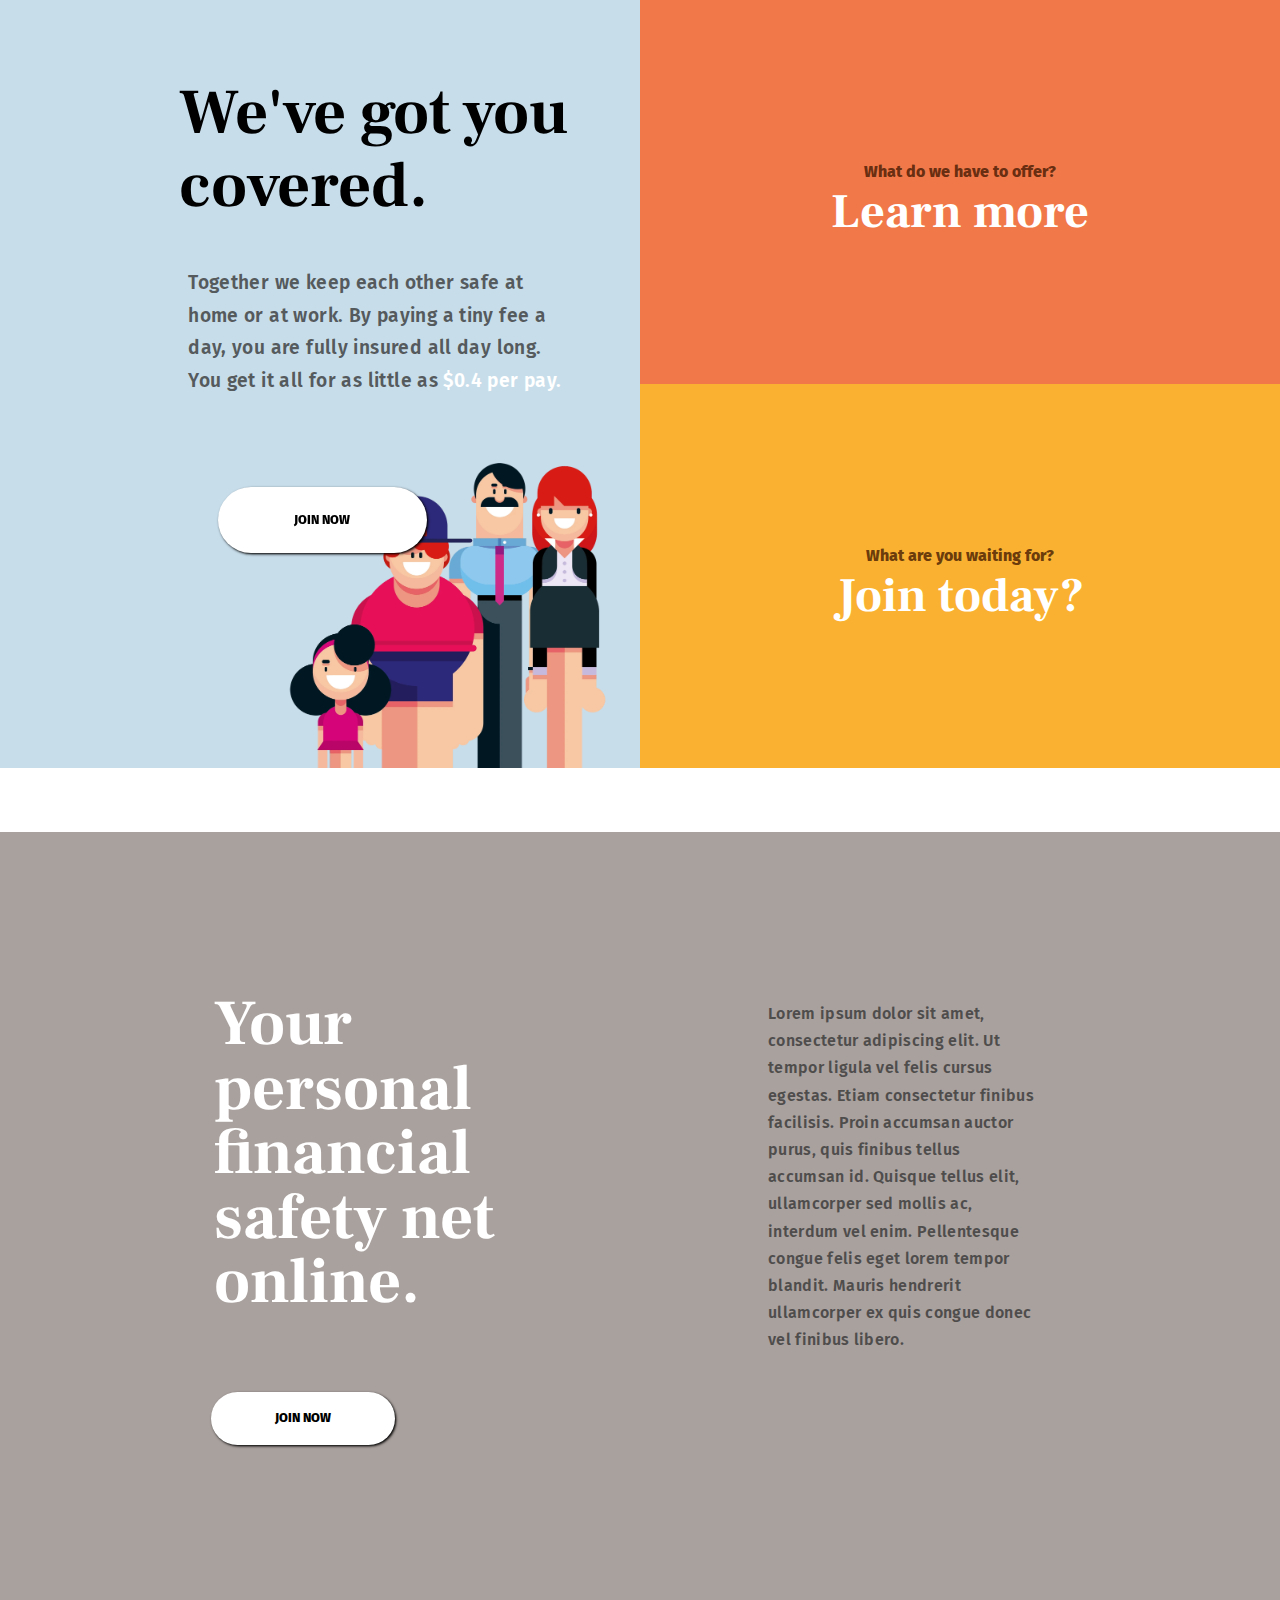
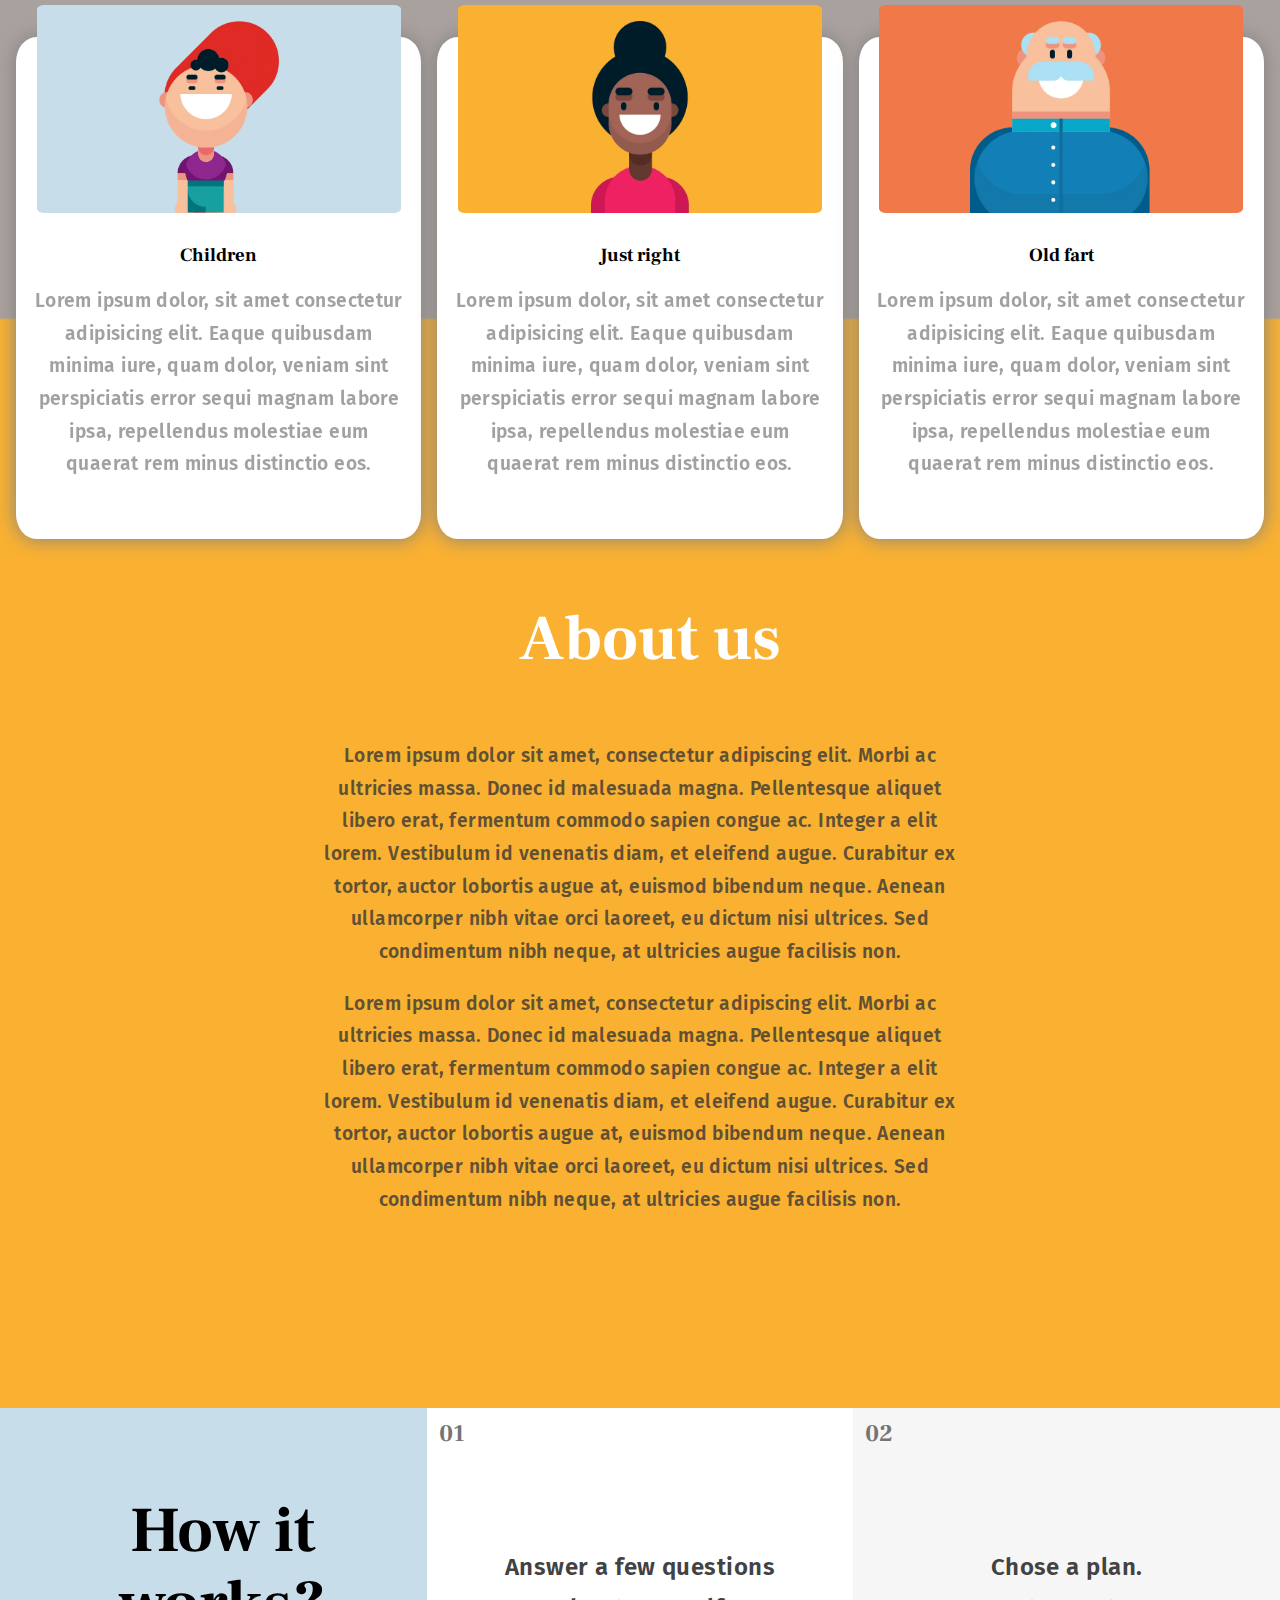
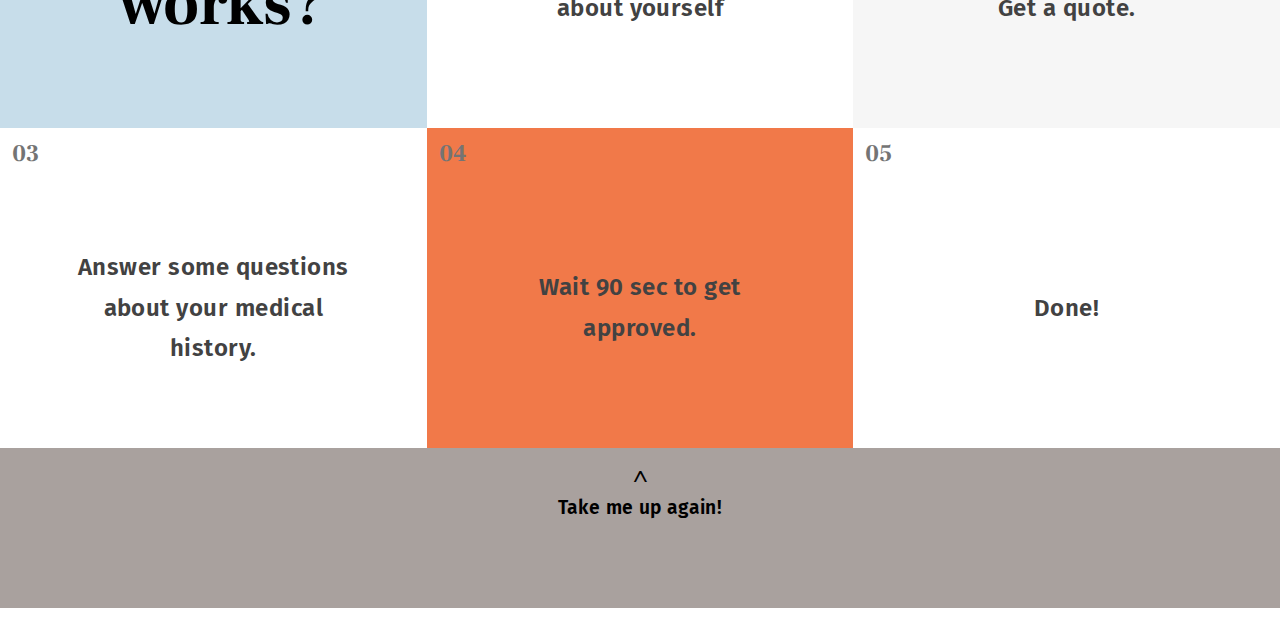
==== insurance-project-main/index.html @ d6868863 "Add files via upload" ====
<!DOCTYPE html>
<html lang="en">
  <head>
    <meta charset="UTF-8" />
    <meta http-equiv="X-UA-Compatible" content="IE=edge" />
    <meta name="viewport" content="width=device-width, initial-scale=1.0" />
    <meta
      name="description"
      content="We are an insurance company focusing on low fees and full insurance." />
    <meta
      name="Keywords"
      content="Insurance, project, Insurance project, fully insured, funding, financial safety, San Francisco, California, USA, Children, Elderly people, business plan" />
    <title>Insurance project</title>
    <link rel="icon" type="image/x-icon" href="assets/images/favicon.ico" />

    <link rel="stylesheet" href="assets/stylesheet/normalize.min.css" />

    <link rel="preconnect" href="https://fonts.googleapis.com" />
    <link rel="preconnect" href="https://fonts.gstatic.com" crossorigin />
    <link
      href="https://fonts.googleapis.com/css2?family=Fira+Sans:wght@300;500;600;800&family=Frank+Ruhl+Libre:wght@500&display=swap"
      rel="stylesheet" />

    <link rel="stylesheet" href="assets/stylesheet/main.css" />
  </head>
  <body itemscope itemtype="https://schema.org/WebPage" itemprop="WebPage">
    <header class="page-header">
      <div
        class="header-wrapper"
        itemscope
        itemtype="https://schema.org/InsuranceAgency">
        <section class="header-container">
          <h1 class="headline">We've got you covered.</h1>
          <p class="subheadline">
            Together we keep each other safe at home or at work. By paying a
            tiny fee a day, you are fully insured all day long. You get it all
            for as little as <span>$0.4 per pay.</span>
          </p>

          <button class="join-btn" name="join now">
            <a href="Contact.html"> JOIN NOW
          </button>

          <img
            class="img-family"
            src="assets/images/family.webp"
            alt="family" />
        </section>
        <section class="header-container">
          <div class="header-subcontainer subcontainer-orange">
            <a class="subcontainer-link" href="#">
              <p class="subcontainer-paragraf">What do we have to offer?</p>
              <h2 class="subcontainer-headline">Learn more</h2>
            </a>
          </div>
          <div class="header-subcontainer subcontainer-yellow">
            <a class="subcontainer-link" href="Contact.html">
              <p class="subcontainer-paragraf">What are you waiting for?</p>
              <h2 class="subcontainer-headline">Join today?</h2>
            </a>
          </div>
        </section>
      </div>
      <nav class="page-nav">
        <ul
          class="nav-list"
          itemscope
          itemtype="https://schema.org/SiteNavigationElement">
          <li itemprop="itemListElement" class="list-item">
            <a href="#">Home</a>
          </li>
          <li itemprop="itemListElement" class="list-item">
            <a href="#">Our offer</a>
          </li>
          <li itemprop="itemListElement" class="list-item">
            <a href="#">Why us</a>
          </li>
          <li itemprop="itemListElement" class="list-item">
            <a href="Contact.html">Contact</a>
          </li>
        </ul>
      </nav>
    </header>
    <main class="page-wrapper">
      <section class="page-info">
        <header class="info-header">
          <div class="info-container">
            <h2 class="headline info-title">
              Your personal financial safety net online.
            </h2>
            <button class="info-join-btn">
              <a href="Contact.html">JOIN NOW</a>
            </button>
          </div>
          <p class="subheadline info-text">
            Lorem ipsum dolor sit amet, consectetur adipiscing elit. Ut tempor
            ligula vel felis cursus egestas. Etiam consectetur finibus
            facilisis. Proin accumsan auctor purus, quis finibus tellus accumsan
            id. Quisque tellus elit, ullamcorper sed mollis ac, interdum vel
            enim. Pellentesque congue felis eget lorem tempor blandit. Mauris
            hendrerit ullamcorper ex quis congue donec vel finibus libero.
          </p>
        </header>
        <div class="page-cards">
          <div class="card">
            <div class="card-img-container">
              <img
                class="card-img"
                src="assets/images/child.webp"
                alt="child" />
            </div>
            <h3 class="card-title">Children</h3>
            <p class="subheadline card-text" itemprop="review">
              Lorem ipsum dolor, sit amet consectetur adipisicing elit. Eaque
              quibusdam minima iure, quam dolor, veniam sint perspiciatis error
              sequi magnam labore ipsa, repellendus molestiae eum quaerat rem
              minus distinctio eos.
            </p>
          </div>
          <div class="card">
            <div class="card-img-container">
              <img
                class="card-img"
                src="assets/images/adult.webp"
                alt="woman" />
            </div>
            <h3 class="card-title">Just right</h3>
            <p class="subheadline card-text" itemprop="review">
              Lorem ipsum dolor, sit amet consectetur adipisicing elit. Eaque
              quibusdam minima iure, quam dolor, veniam sint perspiciatis error
              sequi magnam labore ipsa, repellendus molestiae eum quaerat rem
              minus distinctio eos.
            </p>
          </div>
          <div class="card">
            <div class="card-img-container">
              <img
                class="card-img"
                src="assets/images/old.webp"
                alt="old man" />
            </div>
            <h3 class="card-title">Old fart</h3>
            <p class="subheadline card-text" itemprop="review">
              Lorem ipsum dolor, sit amet consectetur adipisicing elit. Eaque
              quibusdam minima iure, quam dolor, veniam sint perspiciatis error
              sequi magnam labore ipsa, repellendus molestiae eum quaerat rem
              minus distinctio eos.
            </p>
          </div>
        </div>
        <article
          class="page-about-us"
          itemscope
          itemtype="https://schema.org/AboutPage"
          itemprop="AboutPage">
          <h2 class="about-title headline">About us</h2>
          <p class="subheadline">
            Lorem ipsum dolor sit amet, consectetur adipiscing elit. Morbi ac
            ultricies massa. Donec id malesuada magna. Pellentesque aliquet
            libero erat, fermentum commodo sapien congue ac. Integer a elit
            lorem. Vestibulum id venenatis diam, et eleifend augue. Curabitur ex
            tortor, auctor lobortis augue at, euismod bibendum neque. Aenean
            ullamcorper nibh vitae orci laoreet, eu dictum nisi ultrices. Sed
            condimentum nibh neque, at ultricies augue facilisis non.
          </p>
          <p class="subheadline">
            Lorem ipsum dolor sit amet, consectetur adipiscing elit. Morbi ac
            ultricies massa. Donec id malesuada magna. Pellentesque aliquet
            libero erat, fermentum commodo sapien congue ac. Integer a elit
            lorem. Vestibulum id venenatis diam, et eleifend augue. Curabitur ex
            tortor, auctor lobortis augue at, euismod bibendum neque. Aenean
            ullamcorper nibh vitae orci laoreet, eu dictum nisi ultrices. Sed
            condimentum nibh neque, at ultricies augue facilisis non.
          </p>
        </article>
      </section>

      <section class="page-boxes">
        <div class="box">
          <h1 class="headline box-title">How it works?</h1>
        </div>

        <div class="box">
          <h2 class="box-title">01</h2>
          <p class="subheadline box-text">
            Answer a few questions about yourself
          </p>
        </div>

        <div class="box">
          <h2 class="box-title">02</h2>
          <p class="subheadline box-text">Chose a plan.</p>
          <p class="subheadline box-text">Get a quote.</p>
        </div>

        <div class="box">
          <h2 class="box-title">03</h2>
          <p class="subheadline box-text">
            Answer some questions about your medical history.
          </p>
        </div>

        <div class="box">
          <h2 class="box-title">04</h2>
          <p class="subheadline box-text">Wait 90 sec to get approved.</p>
        </div>

        <div class="box">
          <h2 class="box-title">05</h2>
          <p class="subheadline box-text">Done!</p>
        </div>
      </section>
      <footer class="page-footer">
        <button class="take-me-up" onclick="scrolling()">
          <p>^</p>
          <p class="subheadline">Take me up again!</p>
        </button>
        <script src="assets/scripts/scrollTop.js"></script>
      </footer>
    </main>
  </body>
</html>
---- insurance-project-main/assets/stylesheet/main.css ----
.page-wrapper {
  width: 100%;
}

.page-info {
  display: flex;
  flex-wrap: wrap;
  text-align: left;
}
.page-info .info-header .info-title {
  margin: 0.8em auto 0.8em 0.05em;
  line-height: 1.7ch;
}
.page-info .info-header .info-text {
  margin: 0.5em 0.7em;
}
.page-info .info-header .info-join-btn {
  display: none;
}
.page-info .info-header .info-join-btn a {
  text-decoration: none;
  color: black;
}
.page-info .info-header .info-title {
  color: #fff;
}

.page-about-us,
.page-cards,
.info-header {
  flex: 0 0 100%;
}

.page-about-us {
  background-color: #FAB131;
  -webkit-animation-name: fade-in-top;
          animation-name: fade-in-top;
  -webkit-animation-duration: 3s;
          animation-duration: 3s;
}

.page-cards,
.info-header {
  background-color: #A9A19E;
}

.page-cards {
  width: 100%;
}

.card {
  display: flex;
  flex-wrap: wrap;
  margin: 5em auto;
  background-color: #fff;
  width: 75%;
  border-radius: 5%;
  box-shadow: 0 0 20px grey;
  text-align: center;
}
.card .card-img-container {
  width: 90%;
  height: 10em;
  margin: -2em auto 2em auto;
  border-radius: 2%;
  background-color: #FAB131;
  overflow: hidden;
}
.card .card-img-container .card-img {
  display: block;
  background-color: transparent;
  width: 40%;
  padding-top: 0.5em;
  margin: auto auto -2em auto;
}
.card .card-title {
  margin: 1em auto;
}
.card .card-text {
  margin: 0 2em 2em 2em;
  opacity: 0.6;
}

.card:nth-child(1) .card-img-container {
  background-color: #C7DDEA;
}

.card:nth-child(3) .card-img-container {
  background-color: #F17949;
}

.page-about-us {
  text-align: center;
}
.page-about-us .about-title {
  margin-top: 0.8em;
  color: #fff;
}
.page-about-us .subheadline {
  margin: 2em;
}
.page-about-us .subheadline:last-child {
  margin-bottom: 5em;
}

.page-boxes {
  display: flex;
  flex-wrap: wrap;
}
.page-boxes .box {
  display: flex;
  flex: 0 0 100%;
  flex-direction: column;
  align-items: center;
  height: 9em;
}
.page-boxes .box .box-text {
  text-align: center;
  margin: 1em auto 2em auto;
  width: 70%;
  color: rgb(66, 66, 66);
}
.page-boxes .box:first-child {
  background-color: #C7DDEA;
}
.page-boxes .box:first-child .box-title {
  text-align: center;
  margin: auto 0;
  width: 50%;
}
.page-boxes .box:not(:first-child) .box-title {
  align-self: flex-start;
  margin: 0.5em auto 0 0.5em;
  color: #747474;
}
.page-boxes .box:nth-child(3) {
  background-color: #f6f6f6;
}
.page-boxes .box:nth-child(3) .box-text:nth-child(2) {
  margin-bottom: 0;
}
.page-boxes .box:nth-child(3) .box-text:last-child {
  margin-top: 0;
}
.page-boxes .box:nth-child(5) {
  background-color: #F17949;
}

.page-footer {
  background-color: #A9A19E;
  height: 10em;
  margin-bottom: 2em;
}
.page-footer .take-me-up {
  display: none;
}

@media screen and (min-width: 768px) {
  .page-wrapper {
    width: 100%;
  }
  .page-wrapper .page-info {
    background-image: linear-gradient(to bottom, #A9A19E 0%, #A9A19E 49.9%, #FAB131 50%, #FAB131 100%);
    width: 100%;
    margin: 0 auto;
    display: flex;
    align-items: center;
  }
  .page-wrapper .page-info .info-header {
    background-color: transparent;
    display: flex;
    width: 100%;
    margin: 5em auto 0 auto;
    -webkit-animation-name: fade-in;
            animation-name: fade-in;
    -webkit-animation-duration: 3s;
            animation-duration: 3s;
  }
  .page-wrapper .page-info .info-header .info-container {
    margin: 5em auto 2em 15%;
    flex: 0 0 30%;
  }
  .page-wrapper .page-info .info-header .info-container .info-title {
    width: 100%;
    margin-top: 0;
  }
  .page-wrapper .page-info .info-header .info-container .info-join-btn {
    display: block;
    width: -webkit-fit-content;
    width: -moz-fit-content;
    width: fit-content;
    background-color: #fff;
    margin: 6em 0 0 1.5em;
    padding: 1.5em 5em;
    border-radius: 9999px;
    box-shadow: 0.1em 0.1em 0.2em;
    border: none;
    font-size: 0.8rem;
    font-family: "Fira Sans", sans-serif;
    font-weight: 800;
    transition: ease-out 0.5s;
  }
  .page-wrapper .page-info .info-header .info-container .info-join-btn:hover {
    background-color: #FAB131;
    scale: 1.2;
  }
  .page-wrapper .page-info .info-header .info-text {
    flex: 0 0 21%;
    font-size: 1rem;
    margin: 5.5em 18% 2em auto;
    height: 278px;
  }
  .page-wrapper .page-info .page-cards {
    background-color: transparent;
    display: flex;
    justify-content: center;
    align-items: center;
    margin-top: 10em;
  }
  .page-wrapper .page-info .page-cards .card {
    flex: 0 0 25%;
    width: 33%;
    height: -webkit-fit-content;
    height: -moz-fit-content;
    height: fit-content;
    align-self: center;
    margin: 0em 0.5em;
    -webkit-animation-name: fade-in;
            animation-name: fade-in;
    -webkit-animation-duration: 4s;
            animation-duration: 4s;
  }
  .page-wrapper .page-info .page-cards .card .card-img-container {
    height: 13em;
  }
  .page-wrapper .page-info .page-cards .card .card-img-container .card-img {
    padding: 1em 0 0 0;
    width: 33%;
  }
  .page-wrapper .page-info .page-cards .card .card-title {
    margin: 0 auto 1em auto;
  }
  .page-wrapper .page-info .page-cards .card .card-text {
    margin: 0 auto 3em auto;
  }
  .page-wrapper .page-info .page-cards .card:nth-child(3) .card-img-container .card-img {
    width: 50%;
  }
  .page-wrapper .page-info .page-about-us {
    display: block;
    width: 100%;
    background-color: transparent;
    margin: 0 auto;
  }
  .page-wrapper .page-info .page-about-us * {
    margin: 1em auto;
  }
  .page-wrapper .page-info .page-about-us .subheadline {
    width: 50%;
  }
  .page-wrapper .page-info .page-about-us .subheadline:last-child {
    margin-bottom: 10em;
  }
  .page-wrapper .page-boxes .box {
    flex: 1 0 33%;
    height: 20em;
  }
  .page-wrapper .page-boxes .box .box-text {
    font-size: 1.5rem;
    margin: auto 0;
  }
  .page-wrapper .page-footer .take-me-up {
    border: none;
    width: 100%;
    height: 100%;
    background-color: transparent;
    display: flex;
    justify-content: center;
    flex-wrap: wrap;
    align-items: center;
  }
  .page-wrapper .page-footer .take-me-up p:first-child {
    font-size: 2rem;
    flex: 0 0 100%;
    margin: 0 0 -1em 0;
  }
  .page-wrapper .page-footer .take-me-up p {
    color: black;
    line-height: 1ch;
    margin: 0 0 4em 0;
  }
  .page-wrapper .page-footer:hover {
    background-color: grey;
  }
}
.contact-page-content {
  background-color: #A9A19E;
  padding-bottom: 1em;
  width: 100%;
}
.contact-page-content .headline {
  color: #fff;
  padding-top: 0.5em;
  margin-bottom: 0.5em;
}
.contact-page-content .headline:first-child {
  -webkit-animation-name: fade-in;
          animation-name: fade-in;
  -webkit-animation-duration: 1.5s;
          animation-duration: 1.5s;
}
.contact-page-content .page-form {
  display: flex;
  margin: 0 auto;
  flex-wrap: wrap;
  width: 90%;
  padding-bottom: 6em;
  -webkit-animation-name: fade-in;
          animation-name: fade-in;
  -webkit-animation-duration: 2s;
          animation-duration: 2s;
}
.contact-page-content .page-form .form-label {
  color: #e6e6e6;
  margin: 0.5em auto 0.5em 0.5em;
  text-transform: uppercase;
  border-bottom: 1px solid #e6e6e6;
}
.contact-page-content .page-form .form-input {
  width: 100%;
  padding: 0.5em;
}
.contact-page-content .page-form .form-input:last-child {
  resize: none;
}
.contact-page-content .page-form .form-btn {
  padding: 1em 2em;
  border-radius: 20em;
  border: none;
  box-shadow: 0 0 10px grey;
  margin: 2em 0 2em auto;
  cursor: pointer;
  outline: none;
  transition: ease-out 0.5s;
}
.contact-page-content .page-form .form-btn:hover {
  background-color: #FAB131;
  color: black;
  scale: 1.2;
}
.contact-page-content .visit-card {
  position: relative;
  background-color: #FAB131;
  color: #fff;
  padding-bottom: 3em;
  margin: -6em auto 0 auto;
  width: 90%;
  z-index: 5;
  -webkit-animation-name: fade-in;
          animation-name: fade-in;
  -webkit-animation-duration: 2.5s;
          animation-duration: 2.5s;
}
.contact-page-content .visit-card .headline {
  width: 100%;
  font-size: 2.8rem;
}
.contact-page-content .visit-card .card-text {
  margin: 1em auto 1em 1em;
}
.contact-page-content .visit-card .card-text:nth-child(2) {
  margin-top: -1em;
}
.contact-page-content .map-image {
  position: relative;
  margin: -6em auto 0 auto;
  width: 100%;
  height: 25em;
  border: none;
  -webkit-animation-name: fade-in;
          animation-name: fade-in;
  -webkit-animation-duration: 2.5s;
          animation-duration: 2.5s;
}
.contact-page-content .map-btn {
  display: block;
  padding: 1em 2em;
  border-radius: 20em;
  border: none;
  box-shadow: 0 0 5px grey;
  margin: 2em auto 2em auto;
  cursor: pointer;
  outline: none;
  transition: ease-out 0.5s;
}
.contact-page-content .map-btn:hover {
  background-color: #FAB131;
  color: black;
  scale: 1.2;
}
.contact-page-content .form-btn:active {
  box-shadow: 0 0 0 2px;
}

@media screen and (min-width: 768px) {
  .contact-page-content {
    display: flex;
    flex-wrap: wrap;
    justify-content: space-around;
    padding-top: 8em;
  }
  .contact-page-content .headline {
    flex: 0 0 30%;
    margin: 0;
  }
  .contact-page-content .page-form {
    flex: 0 0 30%;
    margin: 0 10em 0 0;
  }
  .contact-page-content .page-form .form-input:nth-child(4) {
    height: 12em;
  }
  .contact-page-content div {
    width: 100%;
  }
  .contact-page-content div .visit-card {
    margin: 0 0 0 4em;
    width: -webkit-fit-content;
    width: -moz-fit-content;
    width: fit-content;
    padding: 1.5em 1.5em 5em 1.5em;
  }
  .contact-page-content div .visit-card .headline,
.contact-page-content div .visit-card .card-text {
    margin: 0;
    padding: 0;
    line-height: 3ch;
  }
  .contact-page-content div .map-image {
    margin: -18em 0 0 0;
    height: 30em;
  }
}
.page-header {
  background-color: #C7DDEA;
}

.header-wrapper {
  margin-top: -2em;
  padding-top: 5em;
}

.header-container:first-child {
  -webkit-animation-name: fade-in;
          animation-name: fade-in;
  -webkit-animation-duration: 1s;
          animation-duration: 1s;
}

.header-subcontainer:first-child .subcontainer-link {
  -webkit-animation-name: fade-in;
          animation-name: fade-in;
  -webkit-animation-duration: 2s;
          animation-duration: 2s;
}

.header-subcontainer:last-child .subcontainer-link {
  -webkit-animation-name: fade-in;
          animation-name: fade-in;
  -webkit-animation-duration: 3s;
          animation-duration: 3s;
}

@-webkit-keyframes fade-in {
  0% {
    opacity: 0;
  }
  50% {
    opacity: 0;
    transform: translateX(-75px);
  }
  100% {
    opacity: 1;
    transform: translateX(0px);
  }
}

@keyframes fade-in {
  0% {
    opacity: 0;
  }
  50% {
    opacity: 0;
    transform: translateX(-75px);
  }
  100% {
    opacity: 1;
    transform: translateX(0px);
  }
}
@-webkit-keyframes fade-in-top {
  0% {
    opacity: 0;
  }
  50% {
    opacity: 0;
    transform: translateY(-75px);
  }
  100% {
    opacity: 1;
    transform: translateX(0px);
  }
}
@keyframes fade-in-top {
  0% {
    opacity: 0;
  }
  50% {
    opacity: 0;
    transform: translateY(-75px);
  }
  100% {
    opacity: 1;
    transform: translateX(0px);
  }
}
.join-btn {
  margin: 4em 0em 0em 0.67em;
  background-color: #fff;
  padding: 1em 3em;
  border-radius: 9999px;
  box-shadow: 0.1em 0.1em 0.2em;
  border: none;
  transition: ease-out 0.5s;
  outline: none;
}

.join-btn a {
  text-decoration: none;
  color: black;
}

.join-btn:hover {
  background-color: #FAB131;
  scale: 1.1;
}

.img-family {
  margin-top: 3em;
  margin-bottom: -0.3em;
  width: 100%;
}

.header-subcontainer {
  display: flex;
  text-align: center;
  align-items: center;
  justify-content: center;
  height: 20em;
  flex-direction: column;
  line-height: 2.5em;
}

.subcontainer-link {
  text-decoration: none;
}

.subcontainer-orange {
  background-color: #F17949;
}

.subcontainer-yellow {
  background-color: #FAB131;
}

.nav-list .list-item:nth-child(1) a,
.nav-list .list-item:nth-child(2) a,
.nav-list .list-item:nth-child(3) a,
.nav-list .list-item:nth-child(4) a {
  opacity: 0;
  -webkit-animation-name: pop-up;
          animation-name: pop-up;
  -webkit-animation-direction: normal;
          animation-direction: normal;
  -webkit-animation-fill-mode: forwards;
          animation-fill-mode: forwards;
  -webkit-animation-duration: 1s;
          animation-duration: 1s;
}
.nav-list .list-item:nth-child(2) a {
  -webkit-animation-delay: 0.25s;
          animation-delay: 0.25s;
}
.nav-list .list-item:nth-child(3) a {
  -webkit-animation-delay: 0.75s;
          animation-delay: 0.75s;
}
.nav-list .list-item:nth-child(4) a {
  -webkit-animation-delay: 1s;
          animation-delay: 1s;
}
@-webkit-keyframes pop-up {
  from {
    opacity: 0;
    transform: translateY(10px);
  }
  to {
    opacity: 1;
    transform: translateY(0);
  }
}
@keyframes pop-up {
  from {
    opacity: 0;
    transform: translateY(10px);
  }
  to {
    opacity: 1;
    transform: translateY(0);
  }
}

.page-nav {
  position: relative;
}
.page-nav .nav-list {
  position: fixed;
  bottom: 0;
  z-index: 10;
  display: grid;
  grid-template-columns: 1fr 1fr 1fr 1fr;
  text-align: center;
  width: 100%;
  list-style: none;
}
.page-nav .nav-list .list-item {
  font-family: "Fira Sans", sans-serif;
  font-weight: 600;
  color: rgb(107, 107, 107);
  display: flex;
  background-color: #fff;
  height: 4em;
  vertical-align: middle;
}
.page-nav .nav-list .list-item a {
  text-decoration: none;
  margin: auto;
  color: rgb(107, 107, 107);
}
.page-nav .nav-list .list-item:hover {
  background-color: rgb(231, 231, 231);
  transition: ease-out 0.3s;
}
.page-nav .nav-list .list-item:active {
  background-color: lightgrey;
  color: black;
}

.contact-page-header {
  background-color: #C7DDEA;
}

.page-header-main {
  position: relative;
  padding-top: 2em;
  display: flex;
  height: 20em;
  -webkit-animation-name: fade-in;
          animation-name: fade-in;
  -webkit-animation-duration: 1s;
          animation-duration: 1s;
}
.page-header-main .contact-headline {
  font-size: 3rem;
  width: 4em;
  margin-top: 1.5em;
  margin-left: 0em;
}
.page-header-main .header-img {
  right: 0;
  position: absolute;
  margin-right: 0.3em;
}

.contact-page-nav .nav-list {
  display: grid;
  grid-template-columns: 1fr 1fr;
  text-align: center;
  list-style: none;
}
.contact-page-nav .nav-list .list-item {
  display: flex;
  justify-content: center;
  align-items: center;
  font-family: "Fira Sans", sans-serif;
  font-weight: 600;
  color: rgb(107, 107, 107);
  background-color: #fff;
  height: 4em;
  vertical-align: middle;
}
.contact-page-nav .nav-list .list-item a {
  text-decoration: none;
  color: rgb(107, 107, 107);
}
.contact-page-nav .nav-list .list-item:active {
  background-color: lightgrey;
  color: black;
}

@media screen and (min-width: 768px) {
  .page-header .header-wrapper {
    display: flex;
    padding: 0;
  }
  .page-header .header-wrapper .header-container {
    position: relative;
    flex: 0 0 50%;
    padding-top: 2em;
    overflow: hidden;
  }
  .page-header .header-wrapper .header-container .img-family {
    position: absolute;
    width: 50%;
    right: 2em;
    bottom: 0.2em;
  }
  .page-header .page-nav {
    position: -webkit-sticky;
    position: sticky;
    display: flex;
    top: 10px;
    width: 100%;
    background-color: #fff;
  }
  .page-header .page-nav .nav-list {
    position: static;
    display: flex;
    justify-content: center;
  }
  .page-header .page-nav .nav-list .list-item {
    width: 15%;
  }
  .headline {
    margin-top: 1.2em;
    margin-left: 2.5em;
    width: 10em;
  }
  .subheadline {
    width: 19.5em;
    margin-left: 9em;
    word-wrap: break-word;
  }
  .join-btn {
    position: relative;
    margin: 7em 1em 0em 17em;
    background-color: #fff;
    padding: 2em 6em;
    border-radius: 9999px;
    box-shadow: 0.1em 0.1em 0.2em;
    border: none;
    z-index: 5;
  }
  .header-subcontainer {
    height: 24em;
  }
  .contact-page-header {
    padding: 5em 0 0 0;
  }
  .page-header-main {
    display: flex;
    width: 100%;
    justify-content: center;
    align-items: center;
    text-align: center;
    padding-top: 0em;
    margin-left: 8em;
  }
  .page-header-main .contact-headline {
    margin-top: 0;
    flex: 0 1 35%;
  }
  .page-header-main .header-img {
    position: static;
    flex: 0 0 10%;
    margin-left: 5em;
  }
  .contact-page-nav {
    width: 100%;
    background-color: #fff;
    display: flex;
    flex-wrap: wrap;
    justify-content: center;
  }
  .contact-page-nav .nav-list {
    width: 80%;
    display: flex;
    flex-wrap: wrap;
    justify-content: center;
  }
  .contact-page-nav .nav-list .list-item {
    font-weight: 600;
    flex: 0 0 20%;
  }
  .contact-page-nav .nav-list .list-item:hover {
    background-color: rgb(231, 231, 231);
    transition: ease-out 0.3s;
  }
}
.headline {
  font-size: 3rem;
  padding: 0 0em 0 0.3em;
}

.subheadline {
  padding: 0 0.8em 0 0.8em;
  font-size: 0.85rem;
  letter-spacing: 0.02em;
  line-height: 1.7em;
  font-family: "Fira Sans", sans-serif;
  color: rgba(54, 54, 54, 0.781);
}

.subheadline span {
  color: #fff;
}

.join-btn {
  font-size: 0.8rem;
  font-family: "Fira Sans", sans-serif;
  font-weight: 800;
}

.subcontainer-paragraf {
  font-family: "Fira Sans", sans-serif;
  font-weight: 800;
  font-size: 0.8rem;
  color: rgba(61, 22, 0, 0.767);
}

.subcontainer-headline {
  font-size: 3rem;
  color: #fff;
}

.contact-headline {
  font-size: 3.5rem;
  margin-top: 1.5em;
  font-weight: 800;
  width: 4em;
  padding: 0 0em 0 0.3em;
}

@media screen and (min-width: 768px) {
  .headline {
    font-size: 4rem;
    padding: 0 0em 0 0.3em;
  }
  .subheadline {
    padding: 0 0.8em 0 0.8em;
    font-size: 1.2em;
    letter-spacing: 0.02em;
    line-height: 1.7em;
    font-family: "Fira Sans", sans-serif;
    font-weight: 600;
    color: rgba(54, 54, 54, 0.781);
  }
  .subcontainer-paragraf {
    font-size: 1rem;
  }
}
* {
  margin: 0;
  padding: 0;
}

html {
  scroll-behavior: smooth;
}

body {
  display: block;
  width: 100vw;
  max-width: 1600px;
  margin: 0 auto;
  font-family: "Fira Sans", sans-serif;
  font-family: "Frank Ruhl Libre", serif;
}/*# sourceMappingURL=main.css.map */
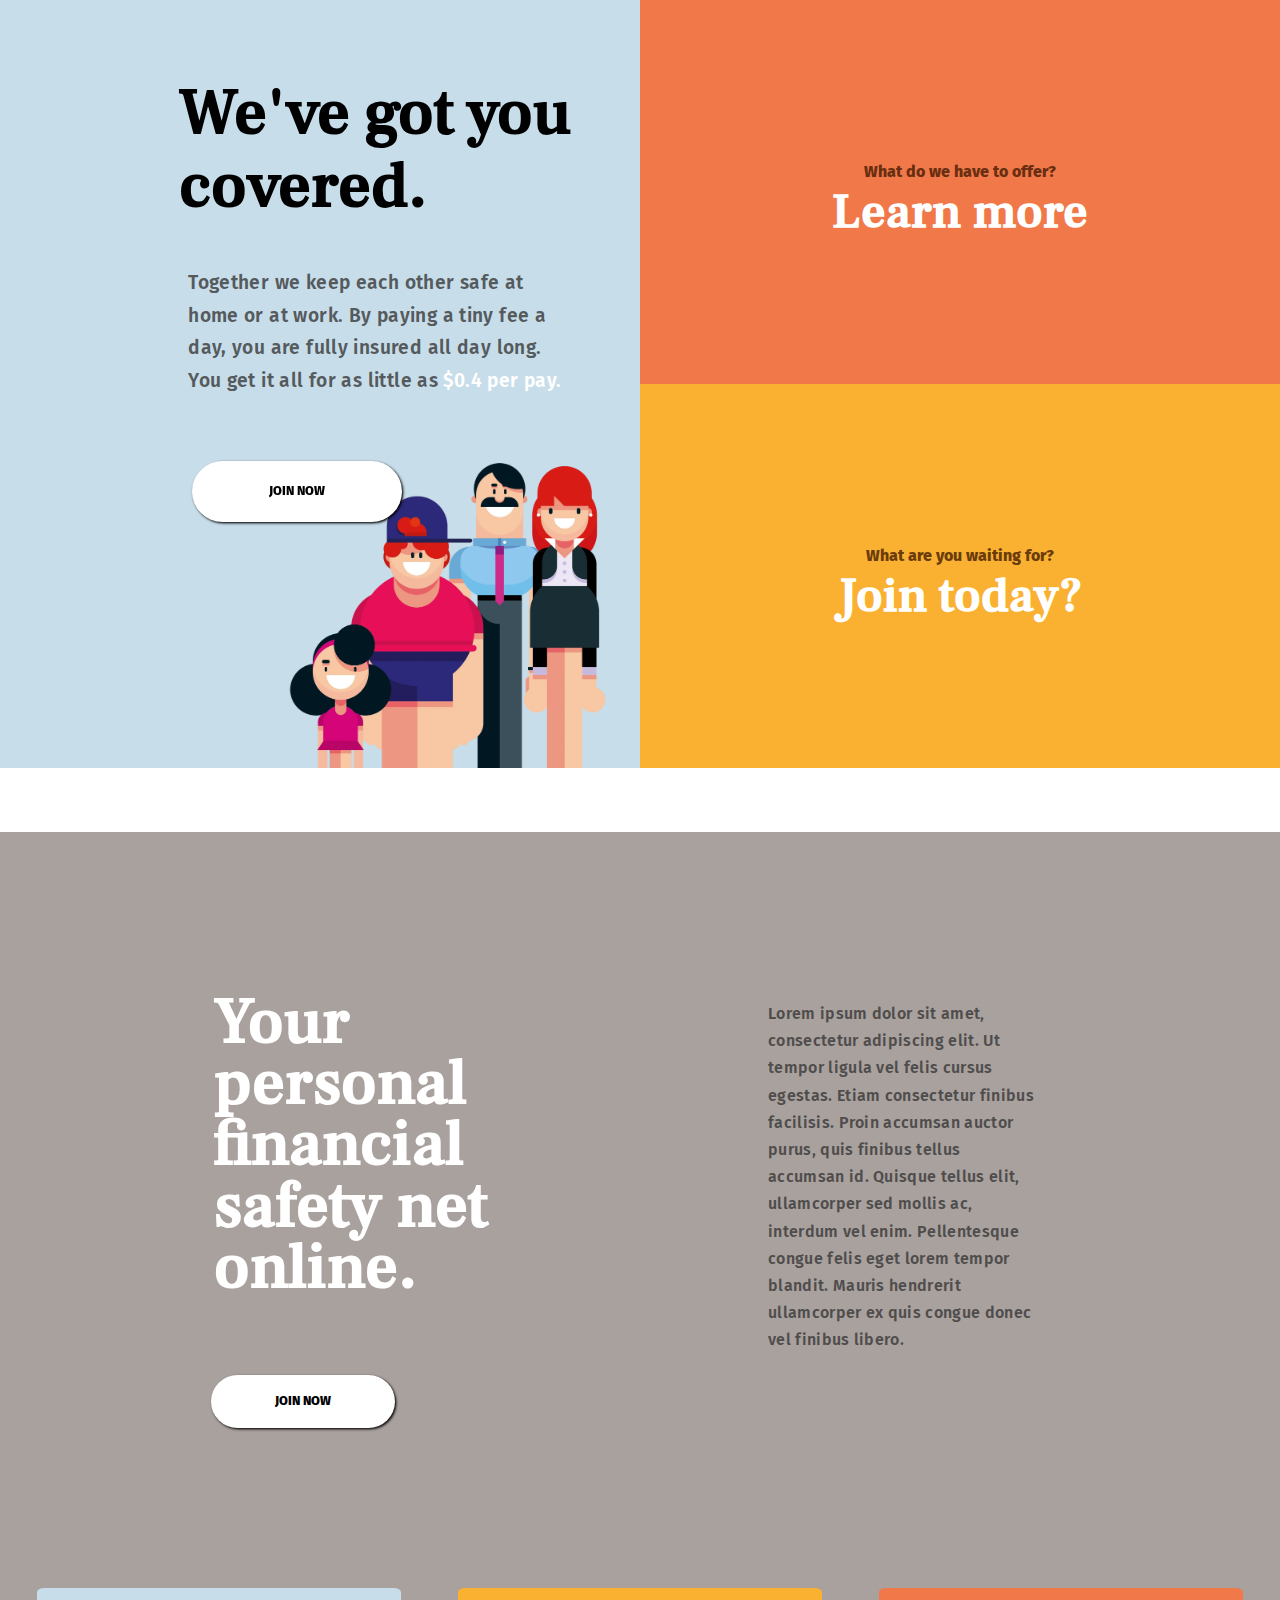
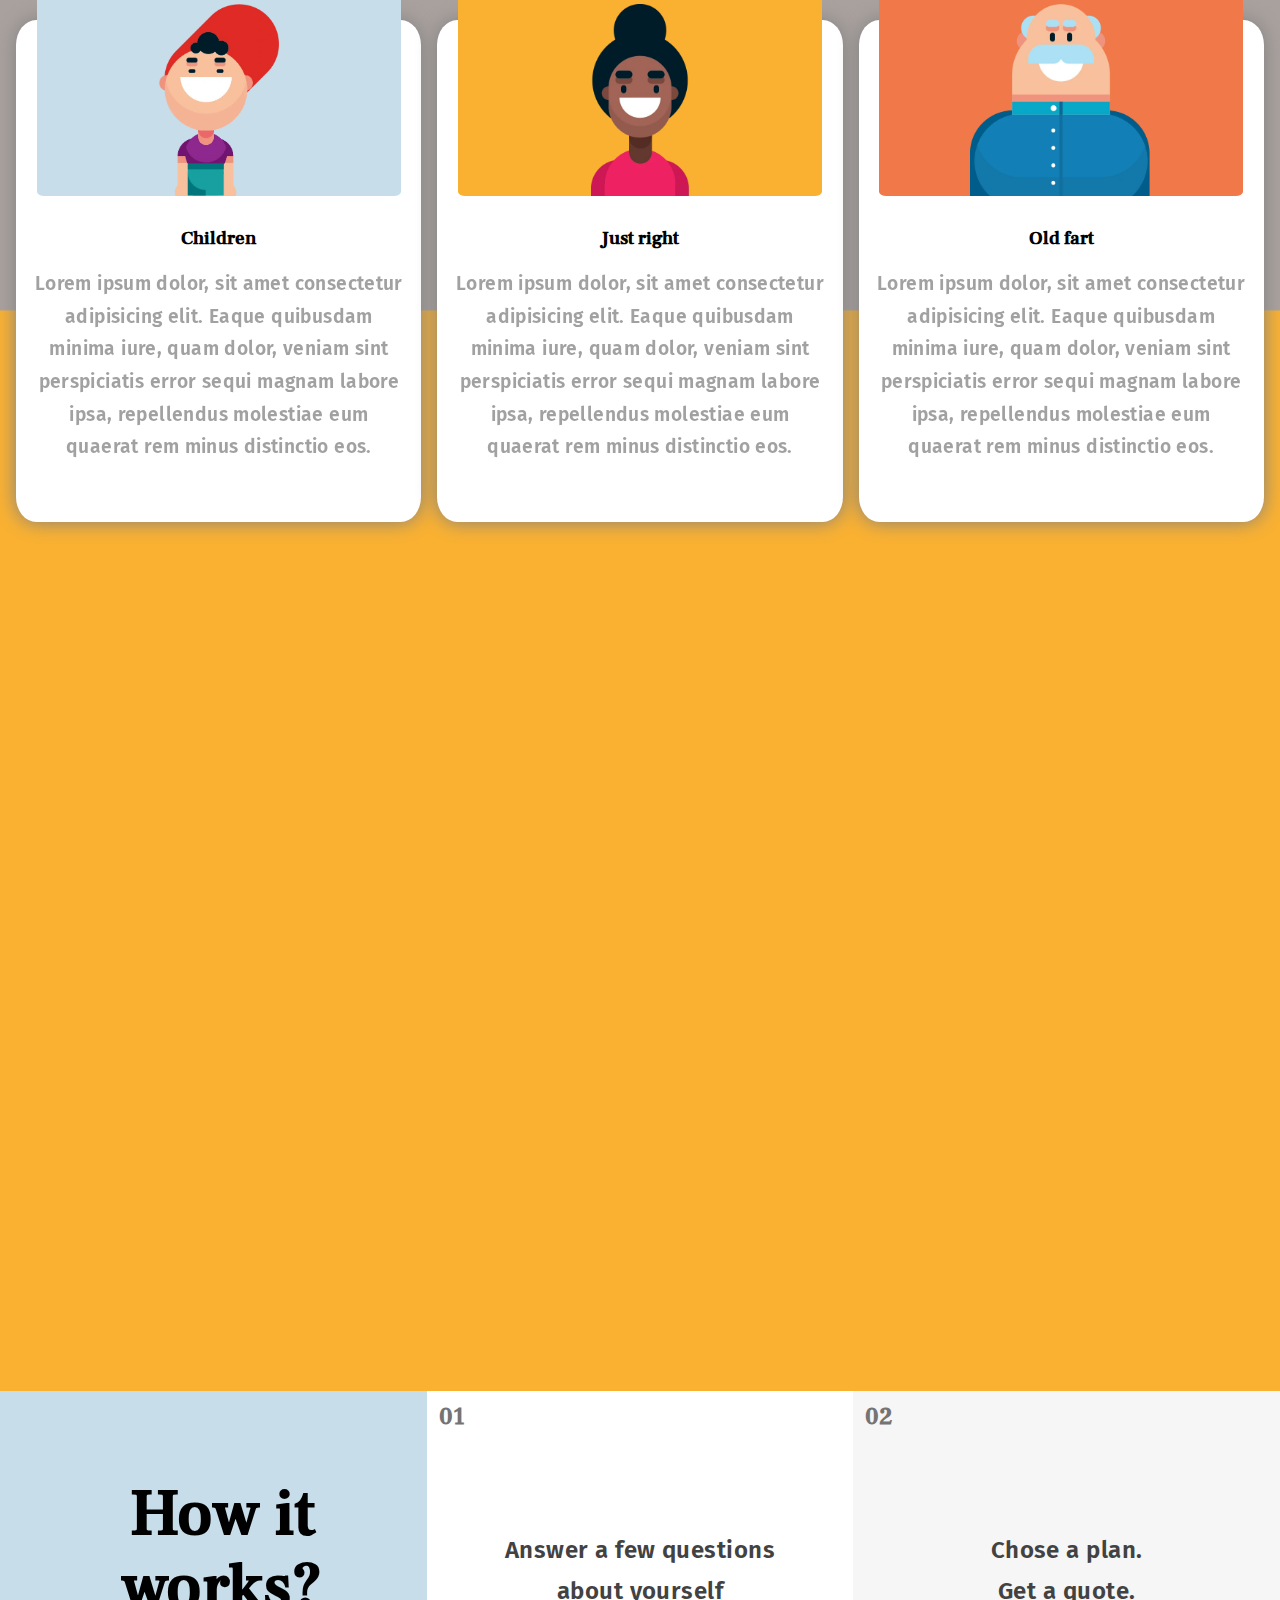
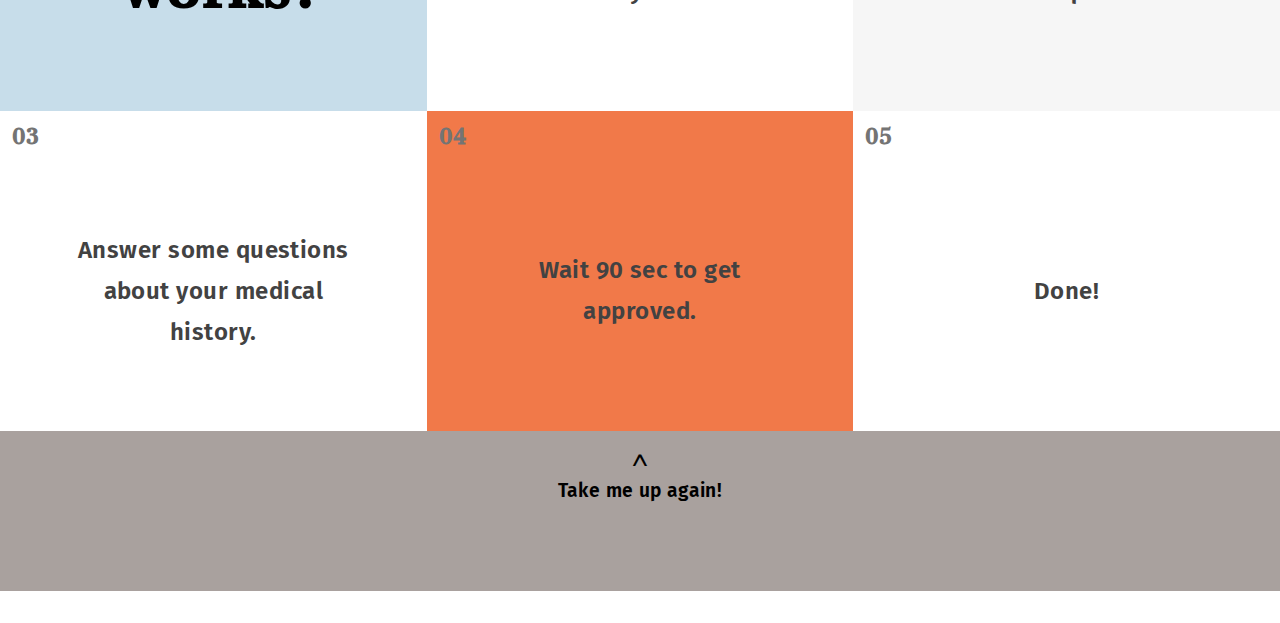
==== commit dc0723f0: "Add files via upload" ====
--- a/insurance-project-main/index.html
+++ b/insurance-project-main/index.html
@@ -15,11 +15,7 @@
 
     <link rel="stylesheet" href="assets/stylesheet/normalize.min.css" />
 
-    <link rel="preconnect" href="https://fonts.googleapis.com" />
-    <link rel="preconnect" href="https://fonts.gstatic.com" crossorigin />
-    <link
-      href="https://fonts.googleapis.com/css2?family=Fira+Sans:wght@300;500;600;800&family=Frank+Ruhl+Libre:wght@500&display=swap"
-      rel="stylesheet" />
+    <link rel="stylesheet" href="./assets/stylesheet/googlefonts.css" />
 
     <link rel="stylesheet" href="assets/stylesheet/main.css" />
   </head>
@@ -38,7 +34,7 @@
           </p>
 
           <button class="join-btn" name="join now">
-            <a href="Contact.html"> JOIN NOW
+            <a href="Contact.html"> JOIN NOW</a>
           </button>
 
           <img
@@ -177,7 +173,7 @@
 
       <section class="page-boxes">
         <div class="box">
-          <h1 class="headline box-title">How it works?</h1>
+          <h2 class="headline box-title">How it works?</h2>
         </div>
 
         <div class="box">
--- a/insurance-project-main/assets/stylesheet/googlefonts.css
+++ b/insurance-project-main/assets/stylesheet/googlefonts.css
@@ -0,0 +1,31 @@
+@font-face {
+  font-family: "Fira Sans";
+  font-style: normal;
+  font-weight: 600;
+  font-display: swap;
+  src: url("./../fonts/va9B4kDNxMZdWfMOD5VnSKzeRhf6.woff2") format("woff2");
+  unicode-range: U+0000-00FF, U+0131, U+0152-0153, U+02BB-02BC, U+02C6, U+02DA,
+    U+02DC, U+2000-206F, U+2074, U+20AC, U+2122, U+2191, U+2193, U+2212, U+2215,
+    U+FEFF, U+FFFD;
+}
+@font-face {
+  font-family: "Fira Sans";
+  font-style: normal;
+  font-weight: 800;
+  font-display: swap;
+  src: url("./../fonts/va9B4kDNxMZdWfMOD5VnMK7eRhf6.woff2") format("woff2");
+  unicode-range: U+0000-00FF, U+0131, U+0152-0153, U+02BB-02BC, U+02C6, U+02DA,
+    U+02DC, U+2000-206F, U+2074, U+20AC, U+2122, U+2191, U+2193, U+2212, U+2215,
+    U+FEFF, U+FFFD;
+}
+@font-face {
+  font-family: "Frank Ruhl Libre";
+  font-style: normal;
+  font-weight: 500;
+  font-display: swap;
+  src: url("./../fonts/j8_36_fAw7jrcalD7oKYNX0QfAnPU0PG9JfGhA.woff2")
+    format("woff2");
+  unicode-range: U+0000-00FF, U+0131, U+0152-0153, U+02BB-02BC, U+02C6, U+02DA,
+    U+02DC, U+2000-206F, U+2074, U+20AC, U+2122, U+2191, U+2193, U+2212, U+2215,
+    U+FEFF, U+FFFD;
+}
--- a/insurance-project-main/assets/stylesheet/main.css
+++ b/insurance-project-main/assets/stylesheet/main.css
@@ -33,10 +33,15 @@
 
 .page-about-us {
   background-color: #FAB131;
+  opacity: 0;
   -webkit-animation-name: fade-in-top;
           animation-name: fade-in-top;
-  -webkit-animation-duration: 3s;
-          animation-duration: 3s;
+  -webkit-animation-fill-mode: forwards;
+          animation-fill-mode: forwards;
+  -webkit-animation-delay: 0.75s;
+          animation-delay: 0.75s;
+  -webkit-animation-duration: 1.5s;
+          animation-duration: 1.5s;
 }
 
 .page-cards,
@@ -300,25 +305,38 @@
 }
 .contact-page-content .headline {
   color: #fff;
+  opacity: 0;
   padding-top: 0.5em;
   margin-bottom: 0.5em;
+  height: -webkit-fit-content;
+  height: -moz-fit-content;
+  height: fit-content;
 }
 .contact-page-content .headline:first-child {
   -webkit-animation-name: fade-in;
           animation-name: fade-in;
-  -webkit-animation-duration: 1.5s;
-          animation-duration: 1.5s;
+  -webkit-animation-delay: 0.5s;
+          animation-delay: 0.5s;
+  -webkit-animation-duration: 0.25s;
+          animation-duration: 0.25s;
+  -webkit-animation-fill-mode: forwards;
+          animation-fill-mode: forwards;
 }
 .contact-page-content .page-form {
   display: flex;
   margin: 0 auto;
   flex-wrap: wrap;
   width: 90%;
+  opacity: 0;
   padding-bottom: 6em;
   -webkit-animation-name: fade-in;
           animation-name: fade-in;
-  -webkit-animation-duration: 2s;
-          animation-duration: 2s;
+  -webkit-animation-duration: 0.25s;
+          animation-duration: 0.25s;
+  -webkit-animation-delay: 0.5s;
+          animation-delay: 0.5s;
+  -webkit-animation-fill-mode: forwards;
+          animation-fill-mode: forwards;
 }
 .contact-page-content .page-form .form-label {
   color: #e6e6e6;
@@ -343,11 +361,6 @@
   outline: none;
   transition: ease-out 0.5s;
 }
-.contact-page-content .page-form .form-btn:hover {
-  background-color: #FAB131;
-  color: black;
-  scale: 1.2;
-}
 .contact-page-content .visit-card {
   position: relative;
   background-color: #FAB131;
@@ -356,10 +369,15 @@
   margin: -6em auto 0 auto;
   width: 90%;
   z-index: 5;
+  opacity: 0;
   -webkit-animation-name: fade-in;
           animation-name: fade-in;
-  -webkit-animation-duration: 2.5s;
-          animation-duration: 2.5s;
+  -webkit-animation-delay: 0.5s;
+          animation-delay: 0.5s;
+  -webkit-animation-duration: 0.25s;
+          animation-duration: 0.25s;
+  -webkit-animation-fill-mode: forwards;
+          animation-fill-mode: forwards;
 }
 .contact-page-content .visit-card .headline {
   width: 100%;
@@ -377,10 +395,15 @@
   width: 100%;
   height: 25em;
   border: none;
+  opacity: 0;
   -webkit-animation-name: fade-in;
           animation-name: fade-in;
-  -webkit-animation-duration: 2.5s;
-          animation-duration: 2.5s;
+  -webkit-animation-delay: 0.5s;
+          animation-delay: 0.5s;
+  -webkit-animation-duration: 0.25s;
+          animation-duration: 0.25s;
+  -webkit-animation-fill-mode: forwards;
+          animation-fill-mode: forwards;
 }
 .contact-page-content .map-btn {
   display: block;
@@ -393,11 +416,6 @@
   outline: none;
   transition: ease-out 0.5s;
 }
-.contact-page-content .map-btn:hover {
-  background-color: #FAB131;
-  color: black;
-  scale: 1.2;
-}
 .contact-page-content .form-btn:active {
   box-shadow: 0 0 0 2px;
 }
@@ -419,6 +437,11 @@
   }
   .contact-page-content .page-form .form-input:nth-child(4) {
     height: 12em;
+  }
+  .contact-page-content .page-form .form-btn:hover {
+    background-color: #FAB131;
+    color: black;
+    scale: 1.2;
   }
   .contact-page-content div {
     width: 100%;
@@ -440,6 +463,11 @@
     margin: -18em 0 0 0;
     height: 30em;
   }
+  .contact-page-content .map-btn:hover {
+    background-color: #FAB131;
+    color: black;
+    scale: 1.2;
+  }
 }
 .page-header {
   background-color: #C7DDEA;
@@ -474,9 +502,6 @@
 @-webkit-keyframes fade-in {
   0% {
     opacity: 0;
-  }
-  50% {
-    opacity: 0;
     transform: translateX(-75px);
   }
   100% {
@@ -488,9 +513,6 @@
 @keyframes fade-in {
   0% {
     opacity: 0;
-  }
-  50% {
-    opacity: 0;
     transform: translateX(-75px);
   }
   100% {
@@ -501,9 +523,6 @@
 @-webkit-keyframes fade-in-top {
   0% {
     opacity: 0;
-  }
-  50% {
-    opacity: 0;
     transform: translateY(-75px);
   }
   100% {
@@ -513,9 +532,6 @@
 }
 @keyframes fade-in-top {
   0% {
-    opacity: 0;
-  }
-  50% {
     opacity: 0;
     transform: translateY(-75px);
   }
@@ -538,11 +554,6 @@
 .join-btn a {
   text-decoration: none;
   color: black;
-}
-
-.join-btn:hover {
-  background-color: #FAB131;
-  scale: 1.1;
 }
 
 .img-family {
@@ -584,20 +595,20 @@
           animation-direction: normal;
   -webkit-animation-fill-mode: forwards;
           animation-fill-mode: forwards;
-  -webkit-animation-duration: 1s;
-          animation-duration: 1s;
+  -webkit-animation-duration: 0.75s;
+          animation-duration: 0.75s;
 }
 .nav-list .list-item:nth-child(2) a {
   -webkit-animation-delay: 0.25s;
           animation-delay: 0.25s;
 }
 .nav-list .list-item:nth-child(3) a {
+  -webkit-animation-delay: 0.5s;
+          animation-delay: 0.5s;
+}
+.nav-list .list-item:nth-child(4) a {
   -webkit-animation-delay: 0.75s;
           animation-delay: 0.75s;
-}
-.nav-list .list-item:nth-child(4) a {
-  -webkit-animation-delay: 1s;
-          animation-delay: 1s;
 }
 @-webkit-keyframes pop-up {
   from {
@@ -659,24 +670,23 @@
 .contact-page-header {
   background-color: #C7DDEA;
 }
-
-.page-header-main {
+.contact-page-header .page-header-main {
   position: relative;
   padding-top: 2em;
   display: flex;
   height: 20em;
   -webkit-animation-name: fade-in;
           animation-name: fade-in;
-  -webkit-animation-duration: 1s;
-          animation-duration: 1s;
-}
-.page-header-main .contact-headline {
+  -webkit-animation-duration: 0.5s;
+          animation-duration: 0.5s;
+}
+.contact-page-header .page-header-main .contact-headline {
   font-size: 3rem;
   width: 4em;
   margin-top: 1.5em;
   margin-left: 0em;
 }
-.page-header-main .header-img {
+.contact-page-header .page-header-main .header-img {
   right: 0;
   position: absolute;
   margin-right: 0.3em;
@@ -753,13 +763,17 @@
   }
   .join-btn {
     position: relative;
-    margin: 7em 1em 0em 17em;
+    margin: 5em 1em 0em 15em;
     background-color: #fff;
-    padding: 2em 6em;
+    padding: 1.8em 6em;
     border-radius: 9999px;
     box-shadow: 0.1em 0.1em 0.2em;
     border: none;
     z-index: 5;
+  }
+  .join-btn:hover {
+    background-color: #FAB131;
+    scale: 1.1;
   }
   .header-subcontainer {
     height: 24em;
@@ -774,16 +788,17 @@
     align-items: center;
     text-align: center;
     padding-top: 0em;
-    margin-left: 8em;
   }
   .page-header-main .contact-headline {
     margin-top: 0;
+    padding-bottom: 2em;
     flex: 0 1 35%;
+    margin-right: -5em;
   }
   .page-header-main .header-img {
     position: static;
     flex: 0 0 10%;
-    margin-left: 5em;
+    margin-left: 15em;
   }
   .contact-page-nav {
     width: 100%;
@@ -805,6 +820,9 @@
   .contact-page-nav .nav-list .list-item:hover {
     background-color: rgb(231, 231, 231);
     transition: ease-out 0.3s;
+  }
+  .contact-page-header .page-header-main .header-img {
+    position: static;
   }
 }
 .headline {
@@ -817,7 +835,7 @@
   font-size: 0.85rem;
   letter-spacing: 0.02em;
   line-height: 1.7em;
-  font-family: "Fira Sans", sans-serif;
+  font-family: "Fira Sans", sans-serif, Arial, Helvetica;
   color: rgba(54, 54, 54, 0.781);
 }
 
@@ -827,12 +845,12 @@
 
 .join-btn {
   font-size: 0.8rem;
-  font-family: "Fira Sans", sans-serif;
+  font-family: "Fira Sans", sans-serif, Arial, Helvetica, sans-serif;
   font-weight: 800;
 }
 
 .subcontainer-paragraf {
-  font-family: "Fira Sans", sans-serif;
+  font-family: "Fira Sans", sans-serif, Arial, Helvetica, sans-serif;
   font-weight: 800;
   font-size: 0.8rem;
   color: rgba(61, 22, 0, 0.767);
@@ -844,11 +862,26 @@
 }
 
 .contact-headline {
-  font-size: 3.5rem;
   margin-top: 1.5em;
   font-weight: 800;
   width: 4em;
   padding: 0 0em 0 0.3em;
+}
+
+.form-label {
+  font-family: "Fira Sans", sans-serif, Arial, Helvetica;
+}
+
+.form-input {
+  font-family: "Fira Sans", sans-serif, Arial, Helvetica;
+}
+
+.form-btn {
+  font-family: "Fira Sans", sans-serif, Arial, Helvetica;
+}
+
+.map-btn {
+  font-family: "Fira Sans", sans-serif, Arial, Helvetica;
 }
 
 @media screen and (min-width: 768px) {
